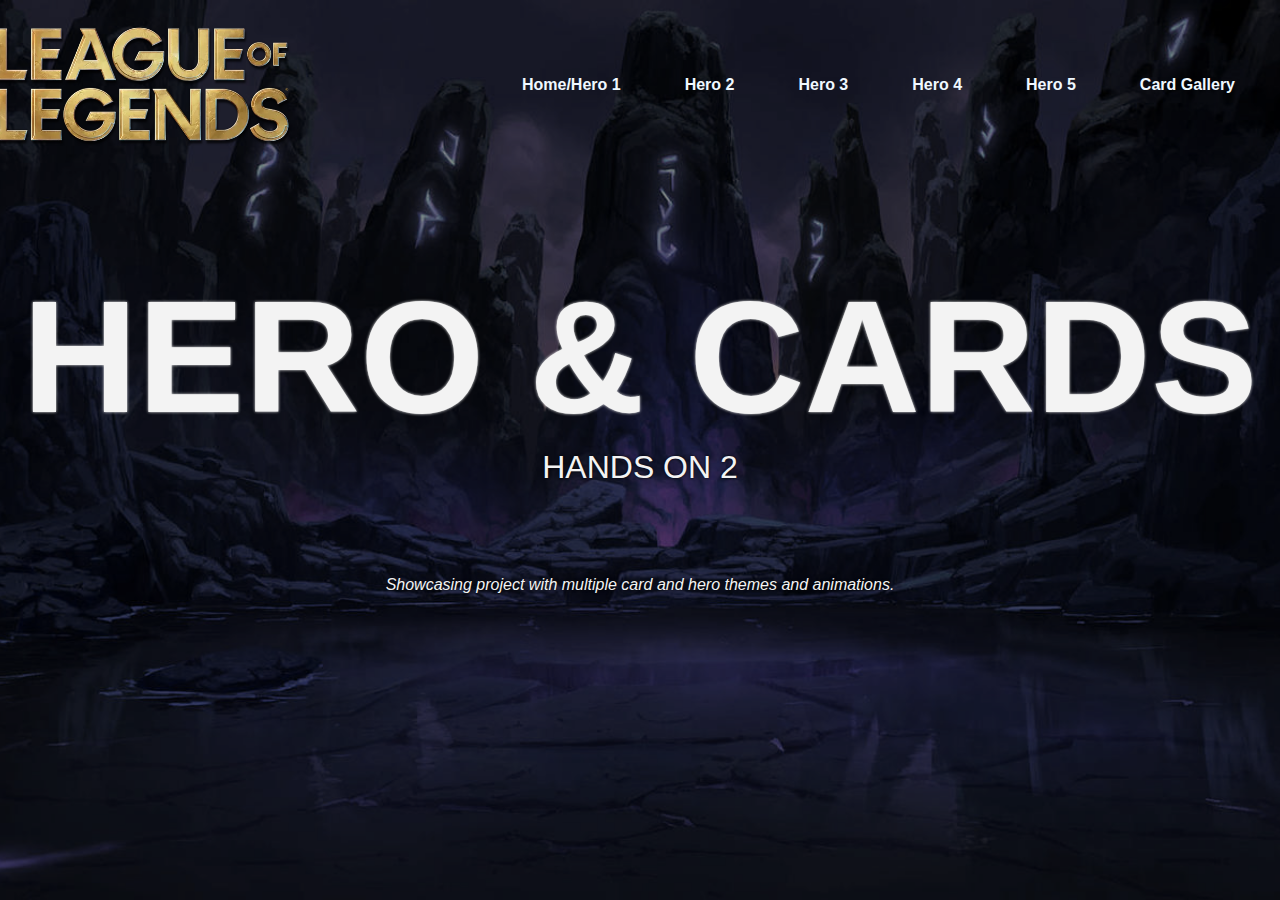
==== index.html @ c5226674 "Initial Commit" ====
<!DOCTYPE html>
<html lang="en">
<head>
     <meta charset="UTF-8">
     <meta name="viewport" content="width=device-width, initial-scale=1.0">
     <title>Home</title>
     <link rel="stylesheet" href="./assets/css/style.css">
     <link rel="stylesheet" href="./assets/css/scrollbar.css">
</head>

<header>
     <div class="header">
          <div class="logo">
               <img src="./assets/img/league of legends logo.webp" alt="leaguelogo" class="leaguelogo">
          </div>
          <div class="choices">
               <a href="./index.html" class="buttons">
                    Home/Hero 1
               </a>
               <a href="./pages/hero-2/index.html" class="buttons">
                    Hero 2
               </a>
               <a href="./pages/hero-3/index.html" class="buttons">
                    Hero 3
               </a>
               <a href="./pages/hero-4/index.html" class="buttons">
                    Hero 4
               </a>
               <a href="./pages/hero-5/index.html" class="buttons">
                    Hero 5
               </a>
               <a href="./pages/card-gallery/index.html" class="buttons">
                    Card Gallery
               </a>
               </a>
          </div>
     </div>
</header>

<body>
     <img src="/assets/img/dark league.jpg" alt="wallpaper" class="wallpaper">
    <section class="main">
        <h1 class="title">HERO & CARDS</h1>
        <h2 class="subtitle">HANDS ON 2</h2>
        <br><br><br><br><br>
        <p class="description">
            Showcasing project with multiple card and hero themes and animations.
        </p>
        <br>
        <br>
        <br>
        <br>
        <br>
        <br>
        <br>
        <br><br><br><br><br><br><br><br><br><br>
    </section>
</body>
</html>
---- assets/css/style.css ----
:root {
    --color-accent-1: #c6a288;
    --color-accent-2: #c99678;
    --color-secondary-1: #4b403e;
    --color-secondary-2: #120d0c;
    --color-primary-1: #f3f3f3;
    --color-primary-2: #d6d6d6;
  
    --header-font: "Poppins", sans-serif;
    --content-font: "Urbanist", sans-serif;
  }
  
  *,
  *::before,
  *::after {
    margin: 0;
    padding: 0;
    box-sizing: border-box;
    font-family: var(--content-font);
  }
  
  .header {
    margin: 0;
    padding: 1rem;
    width: 150vh;
    display: flex;
    flex-direction: row;
    justify-content: space-between;
  }
  
  .logo {
    display: flex;
    justify-content: center;
    align-items: center;
    margin: 0;
    padding: 0;
  }
  
  .leaguelogo {
    width: 20rem;
  }
  
  .choices {
    display: flex;
    align-items: center;
    padding-left: 2rem;
    padding-right: 2rem;
  }
  
  .buttons {
    color: aliceblue;
    text-decoration: none;
    font-weight: 900;
    padding-left: 2rem;
    padding-right: 2rem;
    transition: all ease .2s;
  }
  
  .buttons:hover {
    font-size: 2rem;
    transform: scale(1.2);
    filter: drop-shadow(0 0 10px rgb(0, 0, 0));
  }
  
  body {
    color: var(--color-primary-1);
    background: rgb(0, 0, 0);
    display: flex;
    flex-direction: column;
    align-items: center;
    justify-content: space-between;
    height: 100vh;
  }
  
  .wallpaper {
    position: absolute;
    object-fit: cover;
    z-index: -1;
    width: 100%;
    height: 100vh;
    overflow: hidden;
    filter: sepia(0.4) hue-rotate(-10deg) opacity(0.6);
  }
  
  .main {
    display: flex;
    flex-direction: column;
    align-items: center;
  }
  
  .title {
    font-size: 10rem;
    font-weight: 700;
    text-shadow: 0 0 3px rgb(255, 255, 255);
  }
  
  .subtitle {
    text-shadow: 0 0 3px black;
    font-size: 2rem;
    font-weight: 500;
  }
  
  .description {
    text-shadow: 0 0 3px black;
    font-size: 1rem;
    font-style: italic;
  }
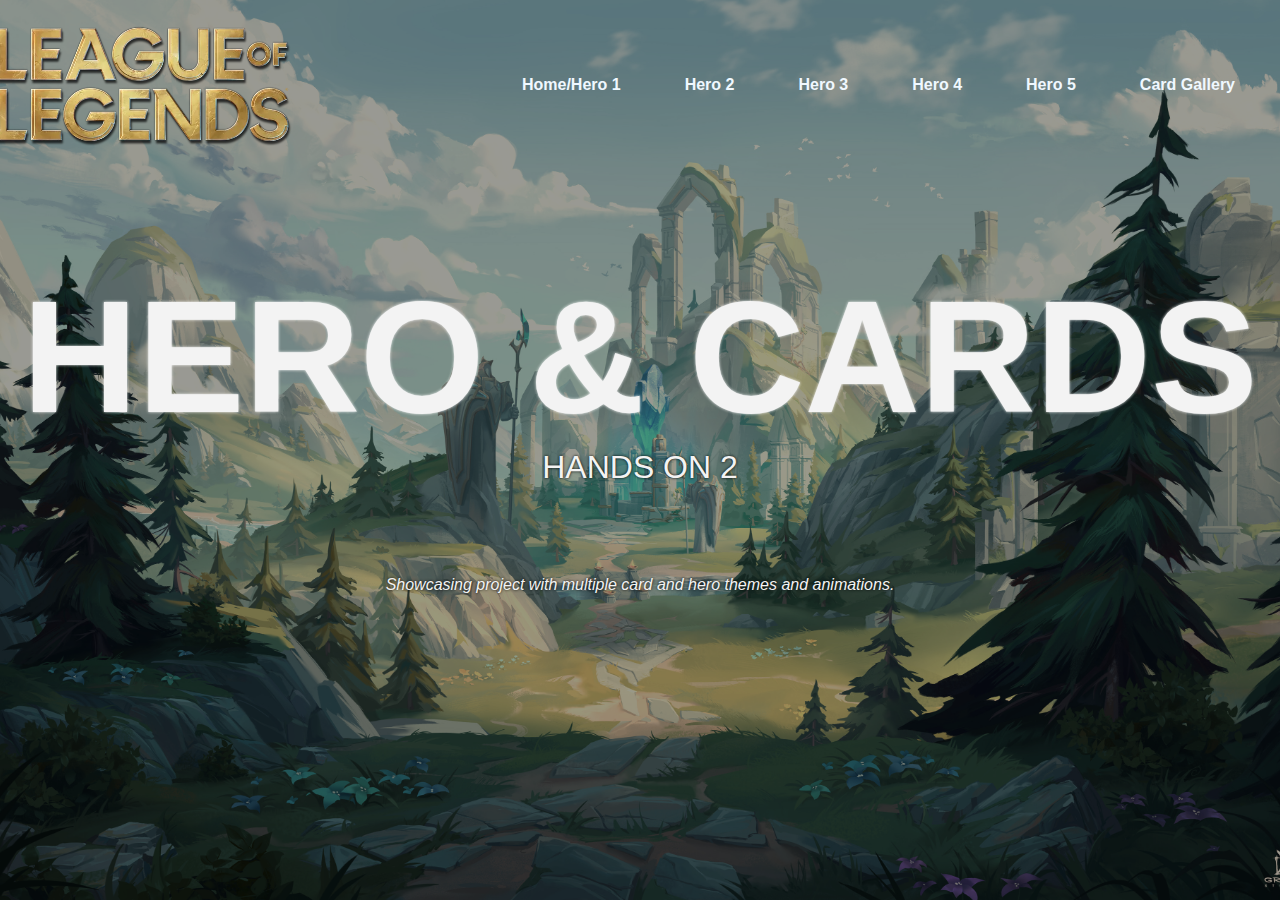
==== commit e473fb7b: "refractor(hero-1 change wallpaper)" ====
--- a/index.html
+++ b/index.html
@@ -5,7 +5,6 @@
      <meta name="viewport" content="width=device-width, initial-scale=1.0">
      <title>Home</title>
      <link rel="stylesheet" href="./assets/css/style.css">
-     <link rel="stylesheet" href="./assets/css/scrollbar.css">
 </head>
 
 <header>
@@ -38,7 +37,7 @@
 </header>
 
 <body>
-     <img src="/assets/img/dark league.jpg" alt="wallpaper" class="wallpaper">
+     <img src="./assets/img/league of legends 2.jpg" alt="wallpaper" class="wallpaper">
     <section class="main">
         <h1 class="title">HERO & CARDS</h1>
         <h2 class="subtitle">HANDS ON 2</h2>
